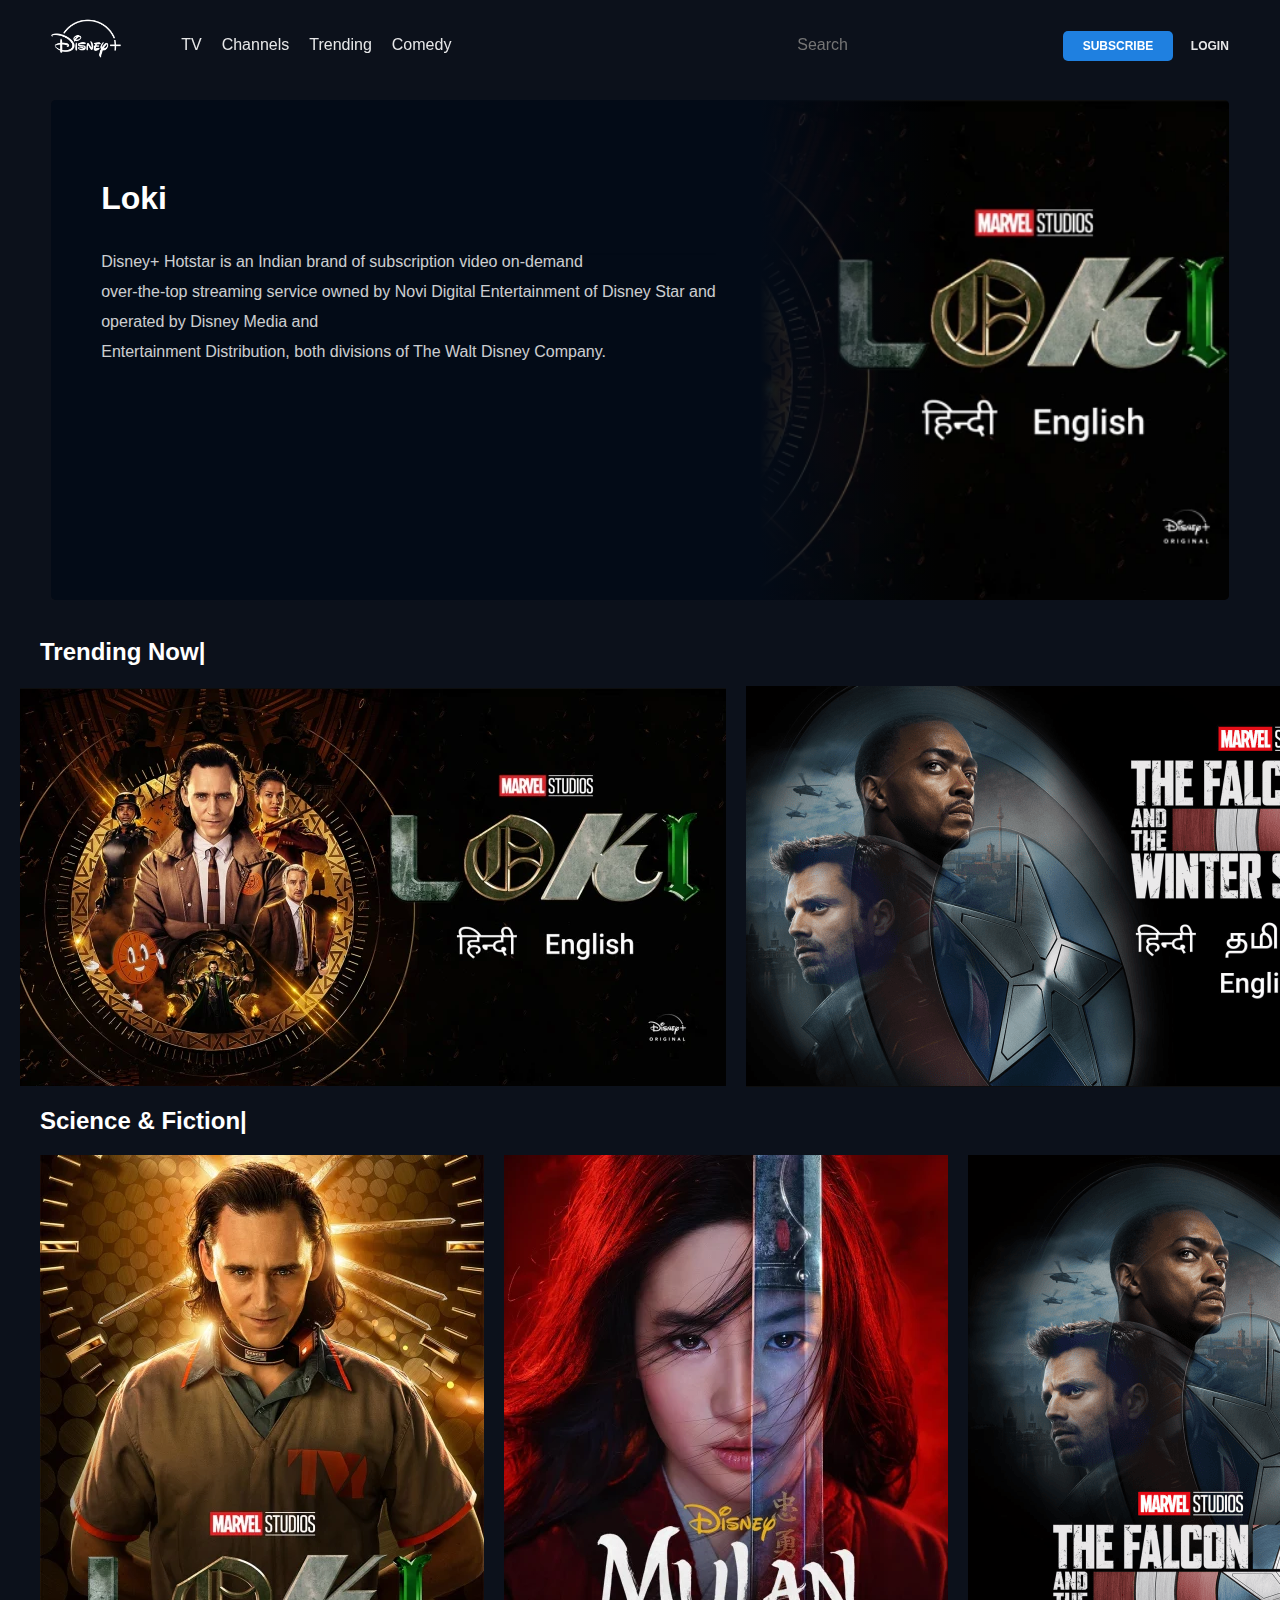
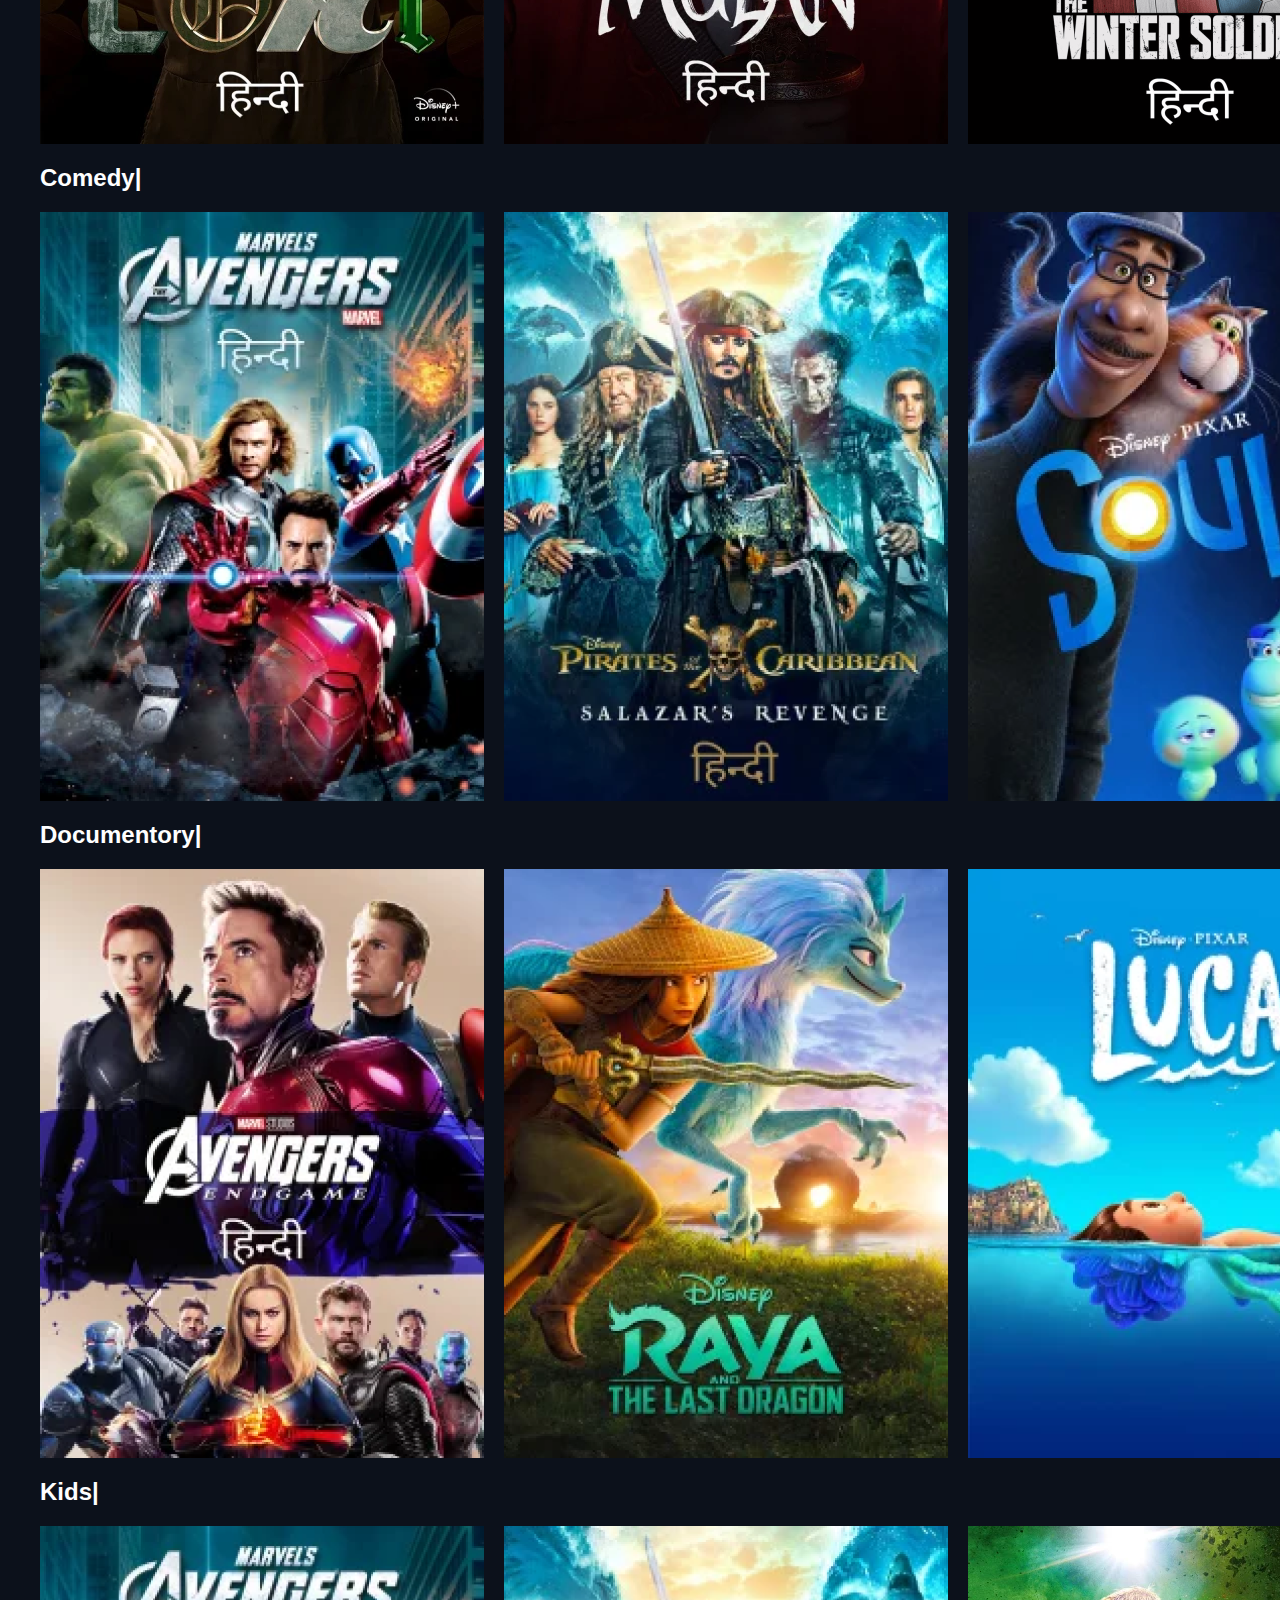
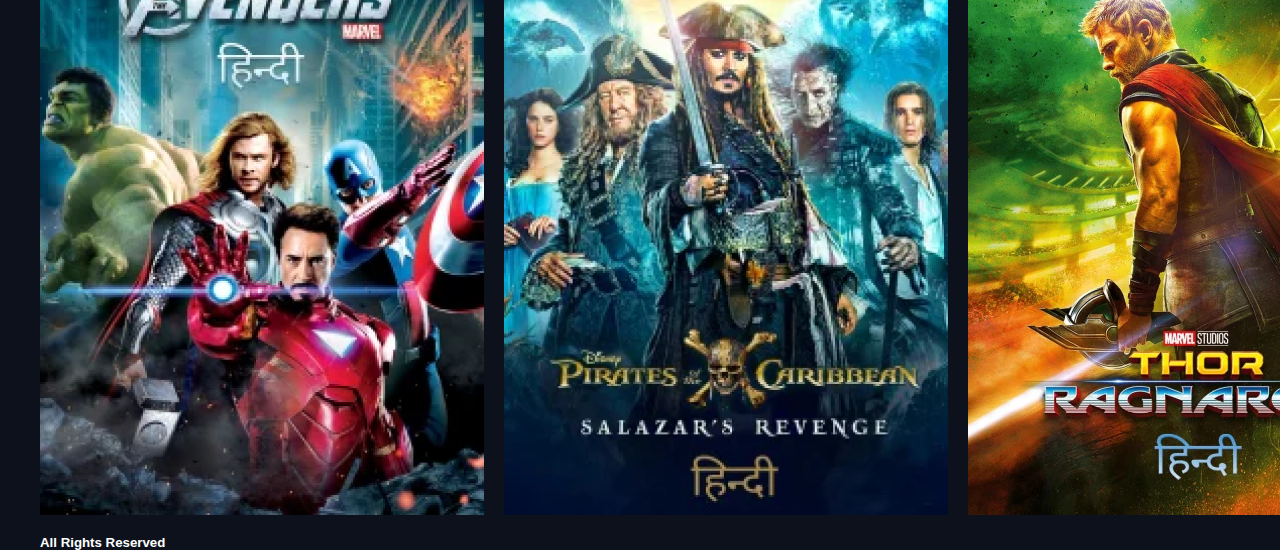
==== index.html @ ac8cbdb9 "Rename Hotstarclone.html to index.html" ====
<!DOCTYPE html>
<html lang="en">
  <head>
    <meta charset="UTF-8" />
    <meta name="viewport" content="width=device-width, initial-scale=1.0" />
    <meta http-equiv="X-UA-Compatible" content="ie=edge" />
    <title>Hotstar+|Clone</title>
    <link rel="stylesheet" href="hotstarclonestyle.css"/>
  </head>
  <body>
    <nav class="navbar">
      <img src="./hotstar-main/images/logo.png" alt="logo" class="Logo"/>
      <ul class="nav-links">
        <li class="nav-items"><a href="#">TV</a></li>
        <li class="nav-items"><a href="#">Channels</a></li>
        <li class="nav-items"><a href="#">Trending</a></li>
        <li class="nav-items"><a href="#">Comedy</a></li>
      </ul>
      <div class="rightbar">
        <input type="text" class="search" placeholder="search"/>
        <button class="subscribe">Subscribe</button>
        <a href="#" class="login">Login</a>
      </div>
    </nav>
    <div class="crousal-container">
      <div class="crousal">
        <div class="slider">
          <div class="slidercontent">
            <h1 class="movietitle">Loki</h1>
            <p class="moviedes">
              Disney+ Hotstar is an Indian brand of subscription video on-demand 
              <br/>over-the-top streaming service owned by
              Novi Digital Entertainment of Disney Star and operated by Disney Media and  
              <br/>Entertainment Distribution, 
              both divisions of The Walt Disney Company.
            </p>
          </div>
          <img src="./hotstar-main/images/slider 1.PNG" class="sliderimg" alt=""/>
        </div>
      </div>
    </div>
    <br/>
    <h2>Trending Now|</h2>
    <div class="rowposter1">
      <img src="./hotstar-main/images/slider 1.PNG" class="rowp1" alt=""/>
      <img src="./hotstar-main/images/slider 2.PNG" class="rowp1" alt=""/>
      <img src="./hotstar-main/images/slider 3.png" class="rowp1" alt=""/>
      <img src="./hotstar-main/images/slider 4.png" class="rowp1" alt=""/>
      <img src="./hotstar-main/images/slider 5.png" class="rowp1" alt=""/>
    </div>
    <h2>Science & Fiction|</h2>
    <div class="rowposter">
      <img src="./hotstar-main/images/poster 1.png" class="rowp2" alt=""/>
      <img src="./hotstar-main/images/poster 2.png" class="rowp2" alt=""/>
      <img src="./hotstar-main/images/poster 3.png" class="rowp2" alt=""/>
      <img src="./hotstar-main/images/poster 4.png" class="rowp2" alt=""/>
      <img src="./hotstar-main/images/poster 5.png" class="rowp2" alt=""/>
      <img src="./hotstar-main/images/poster 6.png" class="rowp2" alt=""/>
      <img src="./hotstar-main/images/poster 7.png" class="rowp2" alt=""/>
      <img src="./hotstar-main/images/poster 8.png" class="rowp2" alt=""/>
      <img src="./hotstar-main/images/poster 9.png" class="rowp2" alt=""/>
      <img src="./hotstar-main/images/poster 10.png" class="rowp2" alt=""/>
    </div>
    <h2>Comedy|</h2>
    <div class="rowposter">
      <img src="./hotstar-main/images/poster 6.png" class="rowp2" alt=""/>
      <img src="./hotstar-main/images/poster 7.png" class="rowp2" alt=""/>
      <img src="./hotstar-main/images/poster 8.png" class="rowp2" alt=""/>
      <img src="./hotstar-main/images/poster 9.png" class="rowp2" alt=""/>
      <img src="./hotstar-main/images/poster 10.png" class="rowp2" alt=""/>
      <img src="./hotstar-main/images/poster 1.png" class="rowp2" alt=""/>
      <img src="./hotstar-main/images/poster 2.png" class="rowp2" alt=""/>
      <img src="./hotstar-main/images/poster 3.png" class="rowp2" alt=""/>
      <img src="./hotstar-main/images/poster 4.png" class="rowp2" alt=""/>
      <img src="./hotstar-main/images/poster 5.png" class="rowp2" alt=""/>
    </div>
    <h2>Documentory|</h2>
    <div class="rowposter">
      <img src="./hotstar-main/images/poster 4.png" class="rowp2" alt=""/>
      <img src="./hotstar-main/images/poster 9.png" class="rowp2" alt=""/>
      <img src="./hotstar-main/images/poster 10.png" class="rowp2" alt=""/>
      <img src="./hotstar-main/images/poster 1.png" class="rowp2" alt=""/>
      <img src="./hotstar-main/images/poster 6.png" class="rowp2" alt=""/>
      <img src="./hotstar-main/images/poster 5.png" class="rowp2" alt=""/>
      <img src="./hotstar-main/images/poster 7.png" class="rowp2" alt=""/>
      <img src="./hotstar-main/images/poster 8.png" class="rowp2" alt=""/>
      <img src="./hotstar-main/images/poster 2.png" class="rowp2" alt=""/>
      <img src="./hotstar-main/images/poster 3.png" class="rowp2" alt=""/>
    </div>
    <h2>Kids|</h2>
    <div class="rowposter">
      <img src="./hotstar-main/images/poster 6.png" class="rowp2" alt=""/>
      <img src="./hotstar-main/images/poster 7.png" class="rowp2" alt=""/>
      <img src="./hotstar-main/images/poster 5.png" class="rowp2" alt=""/>
      <img src="./hotstar-main/images/poster 4.png" class="rowp2" alt=""/>
      <img src="./hotstar-main/images/poster 3.png" class="rowp2" alt=""/>
      <img src="./hotstar-main/images/poster 1.png" class="rowp2" alt=""/>
      <img src="./hotstar-main/images/poster 2.png" class="rowp2" alt=""/>
      <img src="./hotstar-main/images/poster 8.png" class="rowp2" alt=""/>
      <img src="./hotstar-main/images/poster 9.png" class="rowp2" alt=""/>
      <img src="./hotstar-main/images/poster 10.png" class="rowp2" alt=""/>
    </div>
    <hr/>
    <h5>All Rights Reserved</h5>
  </body>
</html>
---- hotstarclonestyle.css ----
*{
    border:0;
    margin:0;
    box-sizing: border-box;
}

body {
    background: #0c111b;
    font-family: Arial, Helvetica, sans-serif;
  }

.Logo{
    height: 70px;
}
.navbar{
    align-items: center;
    position: fixed;
    z-index: 9;
    width: 100%;
    height: 80px;
    top: 0;
    left: 0;
    padding: 0 4%;
    display: flex;
}
.nav-links{
    margin-top: 10px;
    list-style: none;
    display: flex;
}
.nav-items a{
    margin-left: 20px;
    text-decoration: none;
    text-transform: capitalize;
    color: #fff;
    opacity: 0.9;
}
.rightbar{
    display: block;
    margin-left: auto;
    margin-top: 10px;
}
.search{
    border: none;
    outline: none;
    background: transparent;
    height: 30px;
    color: #fff;
    width: 250px;
    font-size: 16px;
    font-weight: 500;
    transition: 0.5s;
    text-transform: capitalize;
    border-bottom: #1f80e0;
}
.search:focus{
    width: 400px;
    color: #1f80e0;
}
.subscribe{
    background: #1f80e0;
    height: 30px;
    color: #fff;
    padding: 0 20px;
    border: none;
    outline: none;
    border-radius: 5px;
    text-transform: uppercase;
    font-weight: 700;
    font-size: 12px;
    margin: 0 13px;
}

.login{
    color: #fff;
    opacity: 0.9;
    text-transform: uppercase;
    font-size: 12px;
    font-weight: 700;
    text-decoration: none;
}
.crousal-container{
    width: 100%;
    height: 540px;
    position: relative;
    padding: 20px 0;
    margin-top: 80px;
    overflow-x: hidden;
}
.crousal{
    display:flex;
    margin:auto;
    position: relative;
    width: 92%;
    height: 100%;
}
.slider{
    background: rgba(0,0,0,0.5);
    border-radius: 5px;
    width: 100%;
    height: 100%;
    margin-right: 30px;
    position: relative;
    flex: 0 0 auto;
    left: 0;
    overflow: hidden;
    transition: 1s;
}
.slidercontent{
    width:"50px";
    height: 100%;
    z-index: 2;
    background: linear-gradient(to right, #030b17 80%, #0c111b00);
    color: #fff;
    position: absolute;
}
.sliderimg{
    width: 70%;
    min-height: 100%;
    margin-left: auto;
    display: block;
    object-fit: cover;
}
.movietitle{
    text-transform: capitalize;
    margin-top: 80px;
    padding-left: 50px;
}
.moviedes{
    opacity: 0.8;
    width: 80%;
    margin-top: 30px;
    padding-left: 50px;
    line-height: 30px;
}
.rowposter1{
    overflow-y: hidden;
    overflow-x: scroll;
    display: flex;
    padding: 20px;
}
.rowp1{
    width: 100%;
    object-fit: contain;
    margin-right: 20px;
    transition: transform 450ms;
}

.rowp1:hover{
    transform: scale(1.08);
}
.rowposter1::-webkit-scrollbar{
    display: none;
}
.rowposter{
    overflow-y: hidden;
    overflow-x: scroll;
    display: flex;
    padding: 20px;
}
.rowposter::-webkit-scrollbar{
    display: none;
}
.rowp2{
    object-fit:contain;
    margin-left: 20px;
    transition: transform 450ms;
}

.rowp2:hover{
    transform: scale(1.08);
}
h2{
    color: #fff;
    margin-left: 40px;
    text-decoration: none;
    text-transform: capitalize;
}
h5{
    color: #fff;
    margin-left: 40px;
    text-decoration: none;
    text-transform: capitalize;
}
hr{
    color: white;
}
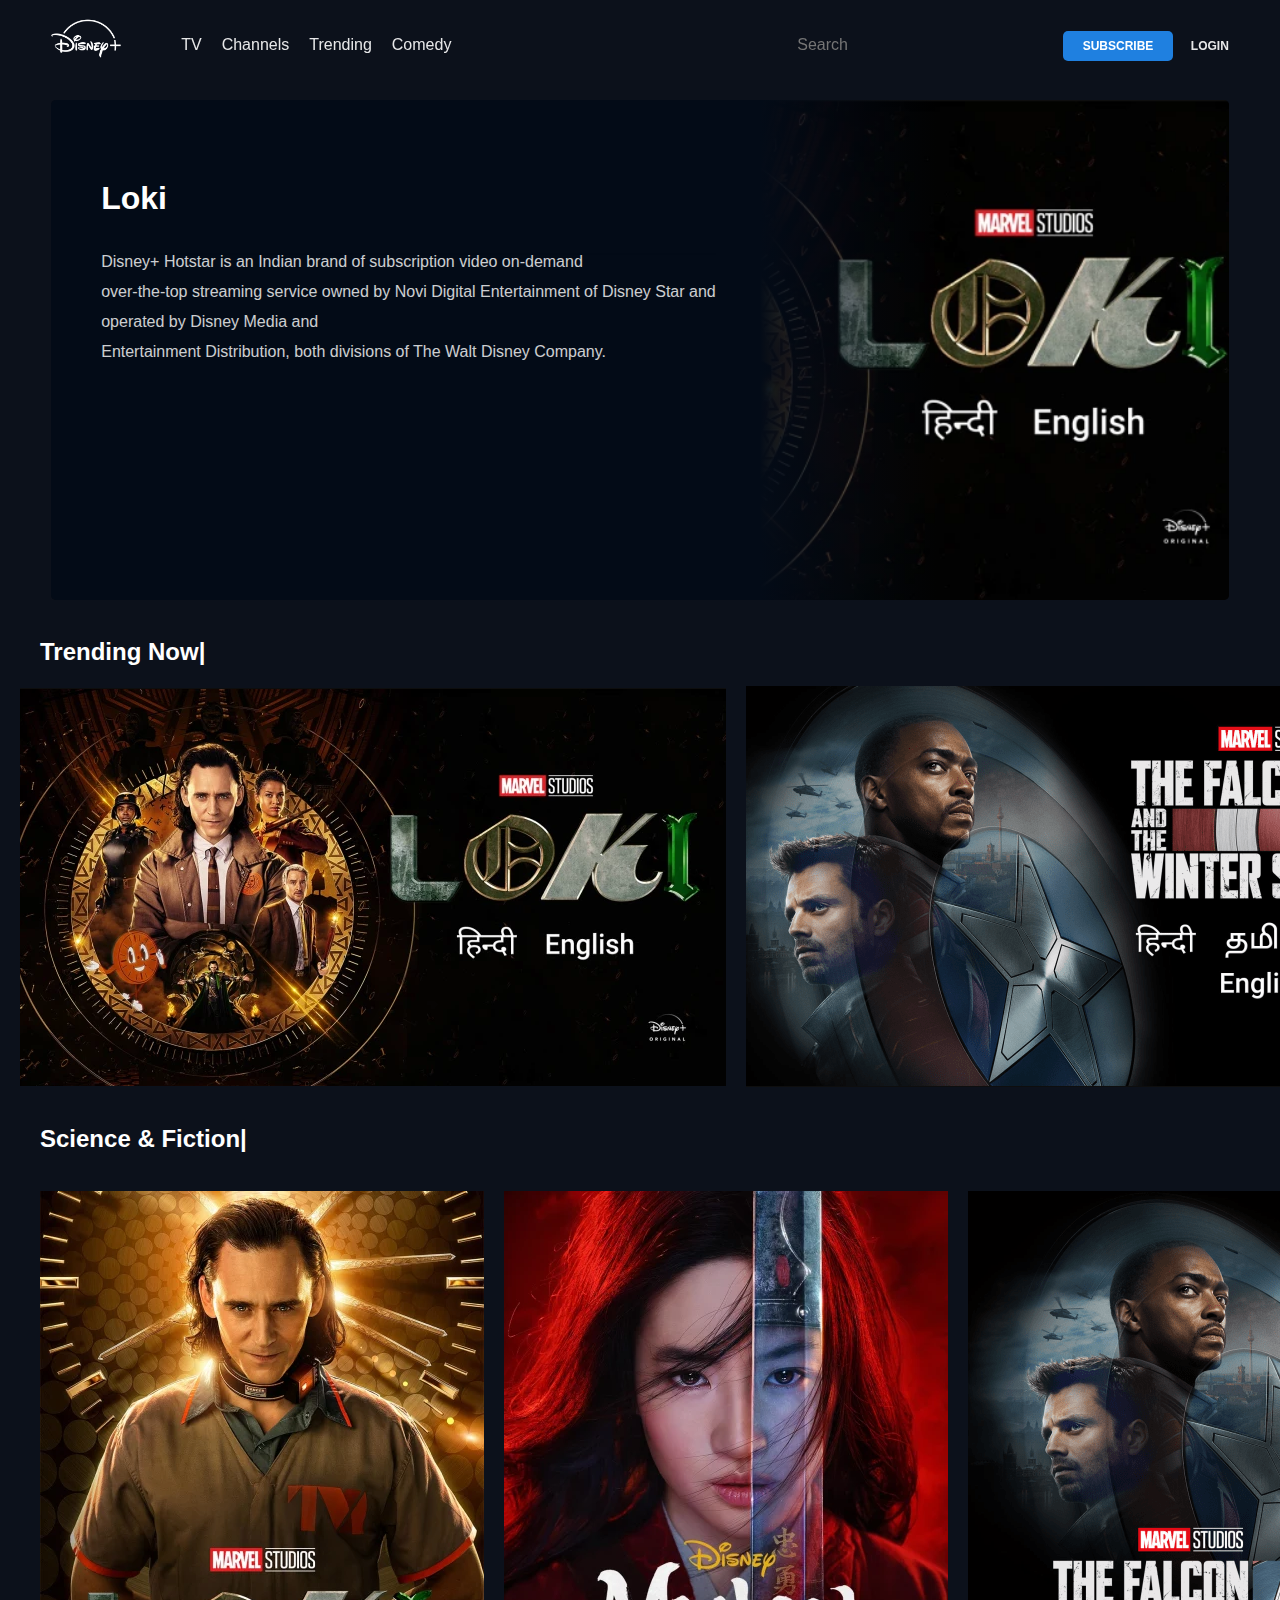
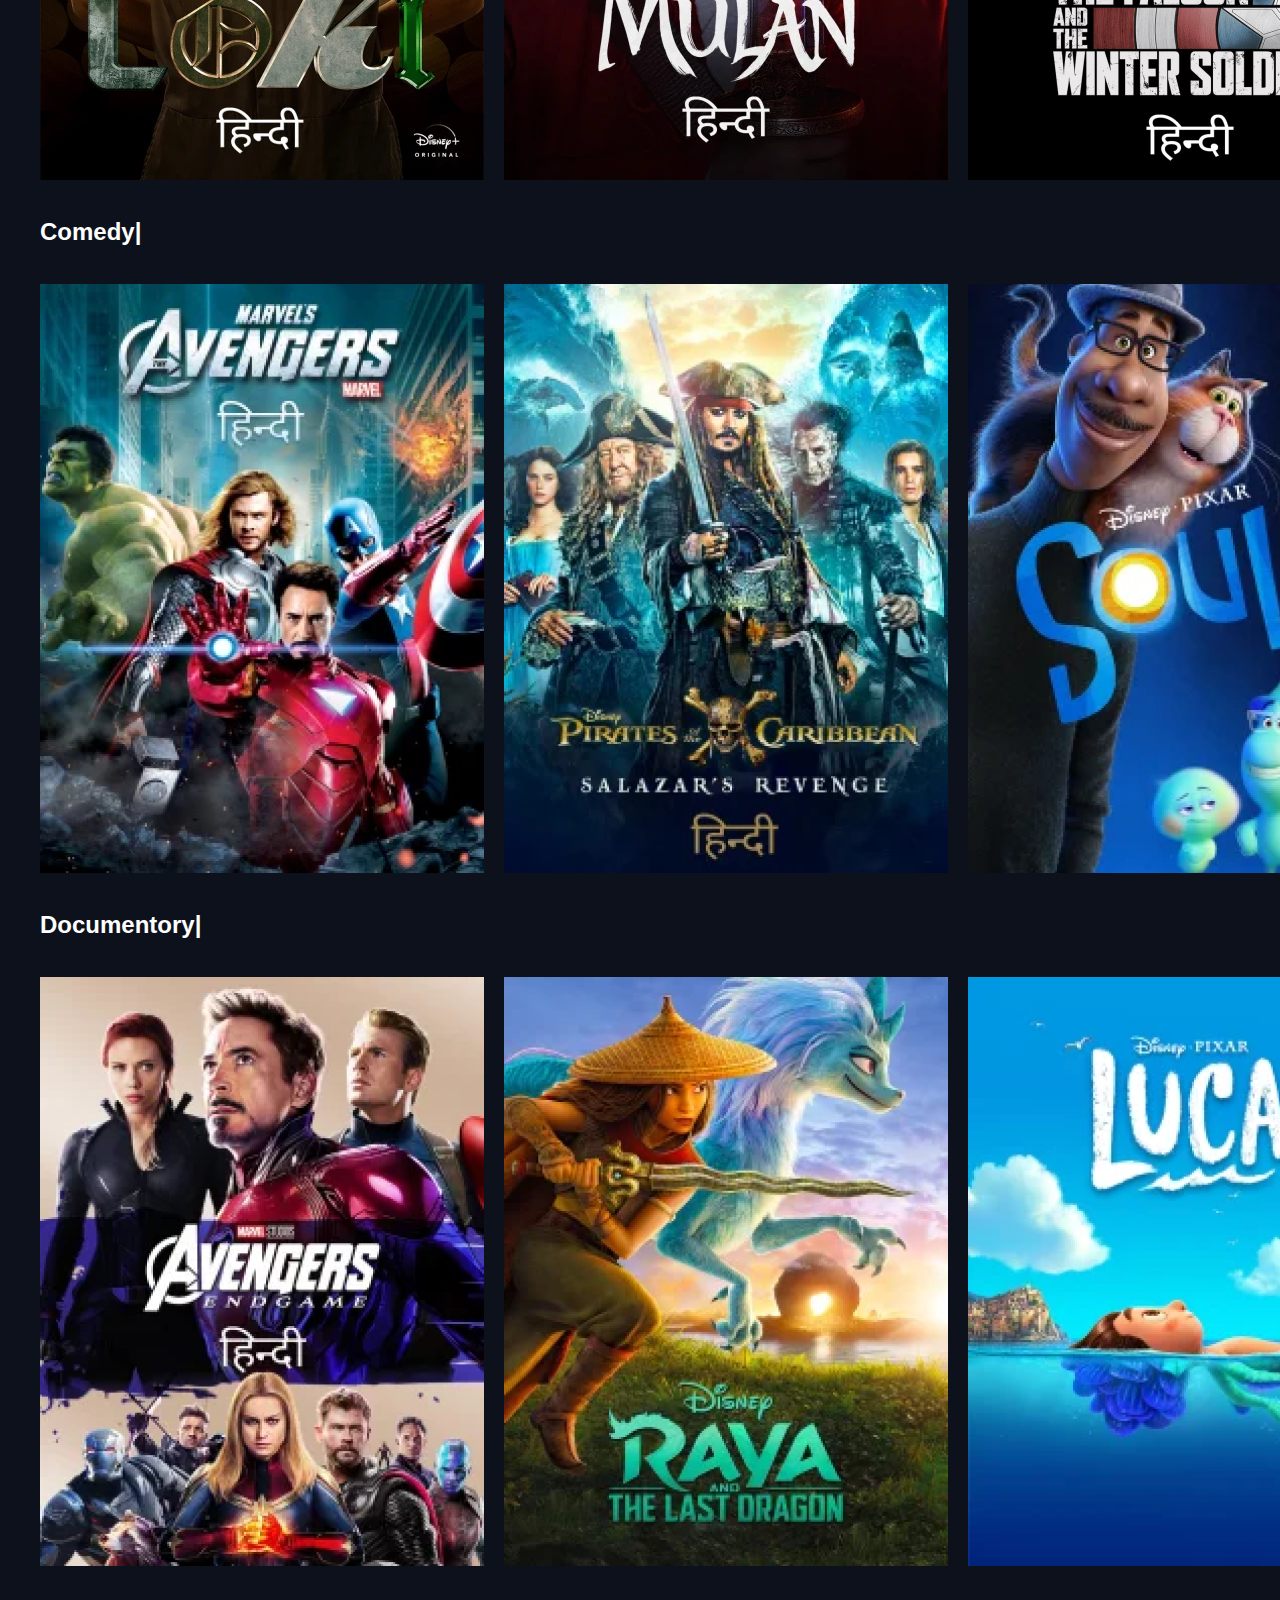
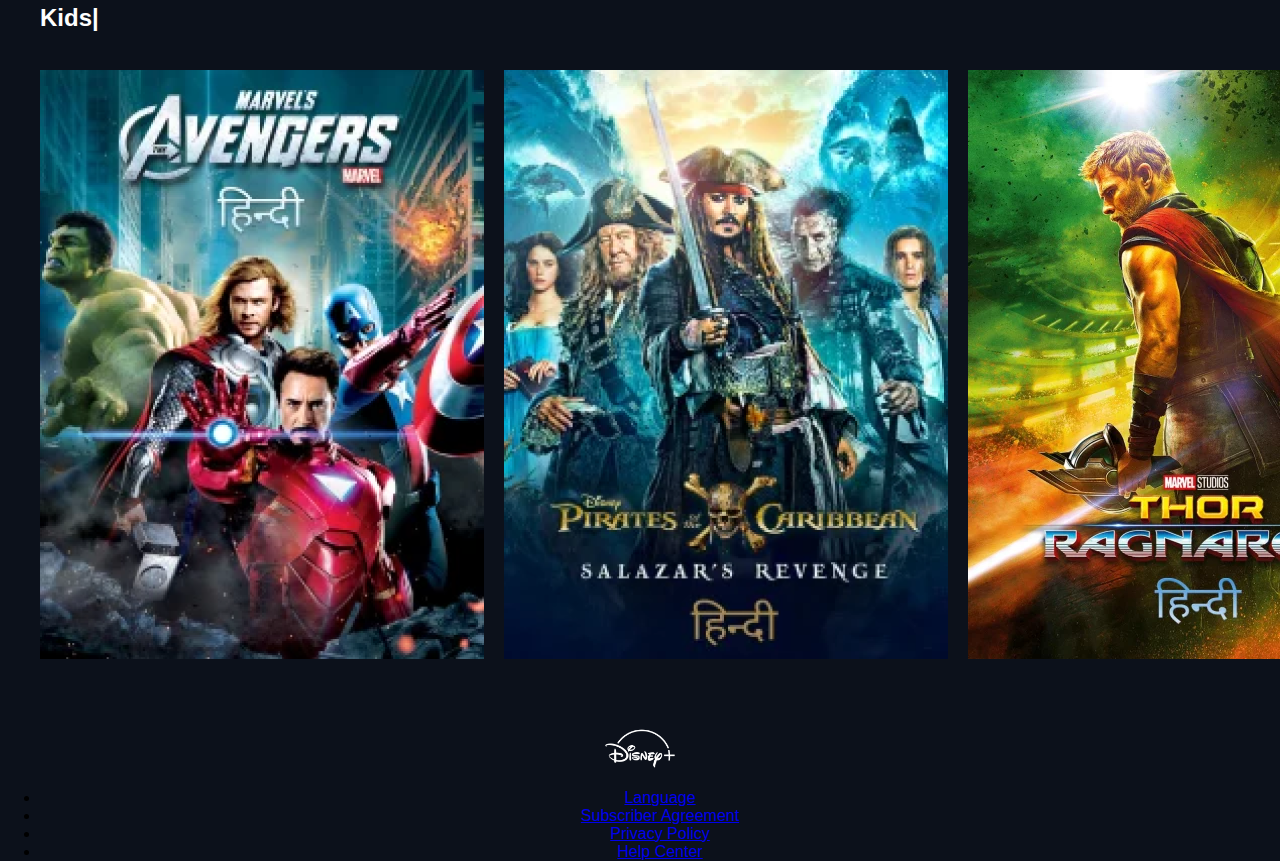
==== commit 9f7dd224: "Rename Hotstarclone.html to index.html" ====
--- a/index.html
+++ b/index.html
@@ -48,7 +48,9 @@
       <img src="./hotstar-main/images/slider 4.png" class="rowp1" alt=""/>
       <img src="./hotstar-main/images/slider 5.png" class="rowp1" alt=""/>
     </div>
+    <br/>
     <h2>Science & Fiction|</h2>
+    <br/>
     <div class="rowposter">
       <img src="./hotstar-main/images/poster 1.png" class="rowp2" alt=""/>
       <img src="./hotstar-main/images/poster 2.png" class="rowp2" alt=""/>
@@ -61,7 +63,9 @@
       <img src="./hotstar-main/images/poster 9.png" class="rowp2" alt=""/>
       <img src="./hotstar-main/images/poster 10.png" class="rowp2" alt=""/>
     </div>
+    <br/>
     <h2>Comedy|</h2>
+    <br/>
     <div class="rowposter">
       <img src="./hotstar-main/images/poster 6.png" class="rowp2" alt=""/>
       <img src="./hotstar-main/images/poster 7.png" class="rowp2" alt=""/>
@@ -74,7 +78,9 @@
       <img src="./hotstar-main/images/poster 4.png" class="rowp2" alt=""/>
       <img src="./hotstar-main/images/poster 5.png" class="rowp2" alt=""/>
     </div>
+    <br/>
     <h2>Documentory|</h2>
+    <br/>
     <div class="rowposter">
       <img src="./hotstar-main/images/poster 4.png" class="rowp2" alt=""/>
       <img src="./hotstar-main/images/poster 9.png" class="rowp2" alt=""/>
@@ -87,7 +93,9 @@
       <img src="./hotstar-main/images/poster 2.png" class="rowp2" alt=""/>
       <img src="./hotstar-main/images/poster 3.png" class="rowp2" alt=""/>
     </div>
+    <br/>
     <h2>Kids|</h2>
+    <br/>
     <div class="rowposter">
       <img src="./hotstar-main/images/poster 6.png" class="rowp2" alt=""/>
       <img src="./hotstar-main/images/poster 7.png" class="rowp2" alt=""/>
@@ -100,7 +108,20 @@
       <img src="./hotstar-main/images/poster 9.png" class="rowp2" alt=""/>
       <img src="./hotstar-main/images/poster 10.png" class="rowp2" alt=""/>
     </div>
+    <br/>
     <hr/>
-    <h5>All Rights Reserved</h5>
+    <br/>
+    <div class="footer">
+      <center>
+        <img src="./hotstar-main/images/logo.png" alt="logo" class="Logo"/>
+        <nav class="navbarbottom">
+          <ul class="nav-links1">
+            <li class="nav-items1"><a href="#">Language</a></li>
+            <li class="nav-items1"><a href="#">Subscriber Agreement</a></li>
+            <li class="nav-items1"><a href="#">Privacy Policy</a></li>
+            <li class="nav-items1"><a href="#">Help Center</a></li>
+          </ul>
+      </center>
+    </div>
   </body>
 </html>
